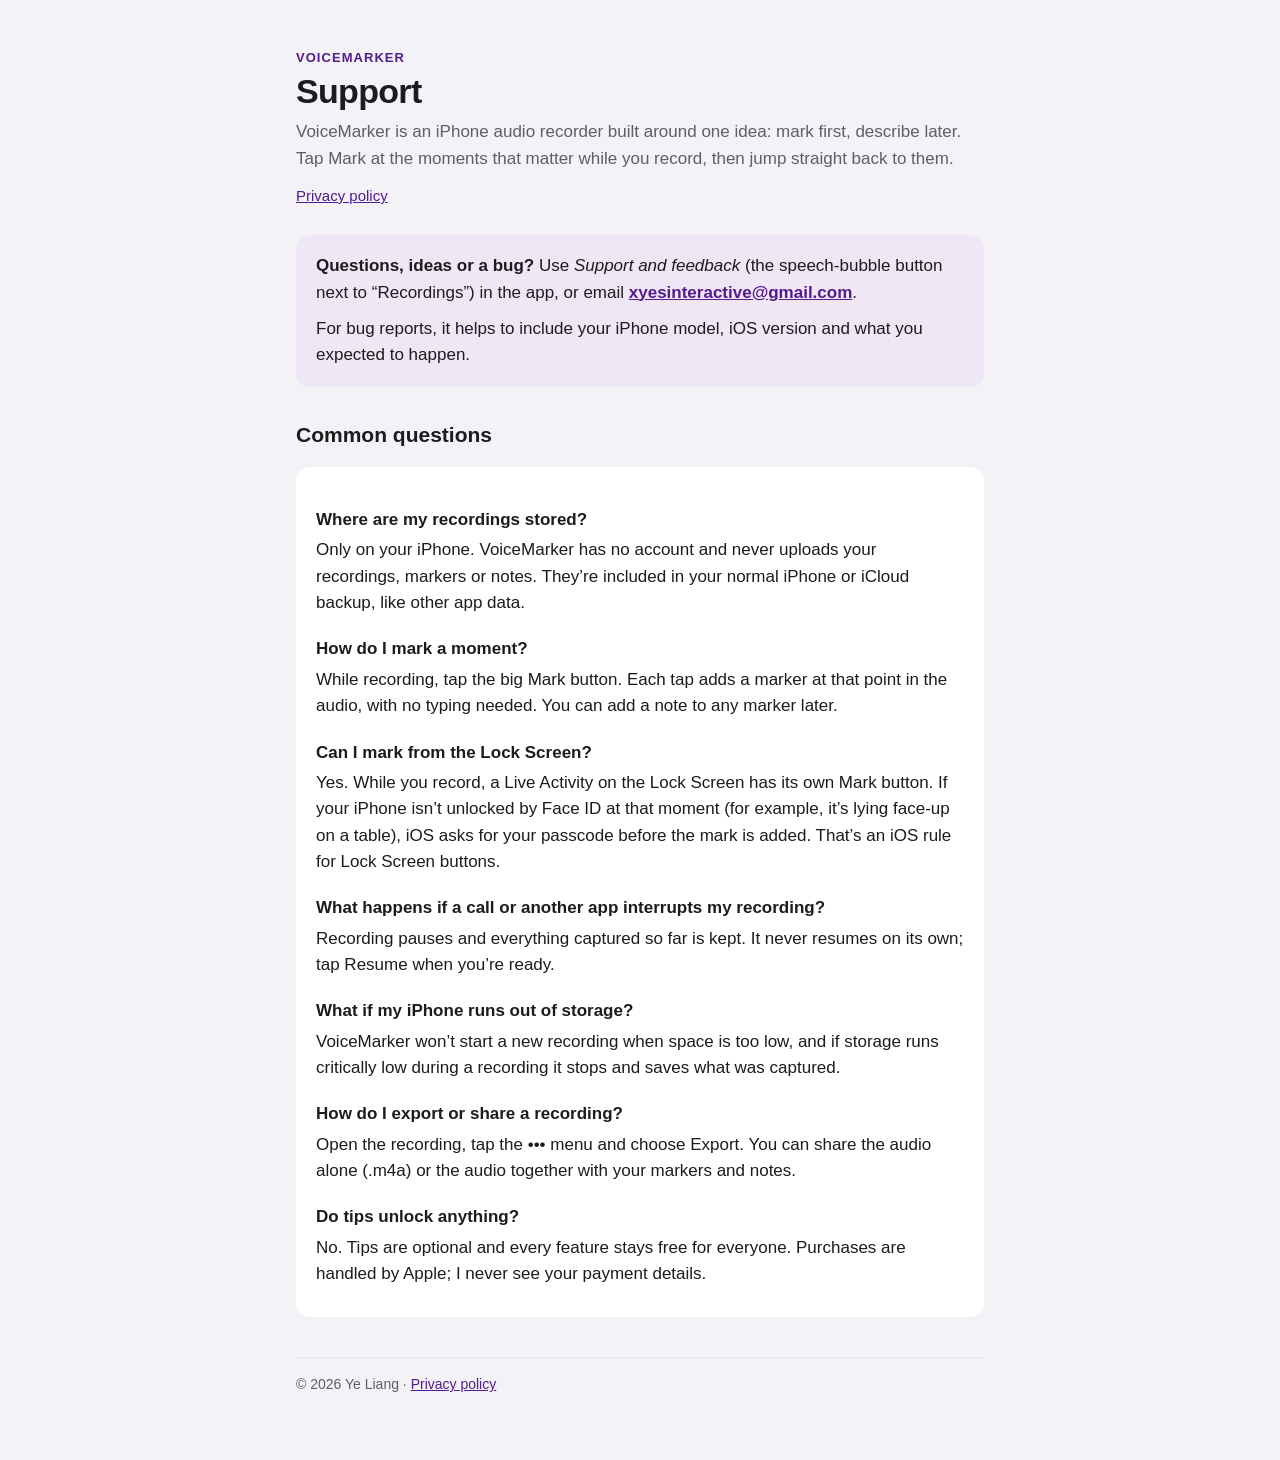
==== index.html @ d1b8343c "feat: VoiceMarker support page and privacy policy" ====
<!doctype html>
<html lang="en">
<head>
<meta charset="utf-8">
<meta name="viewport" content="width=device-width, initial-scale=1">
<title>VoiceMarker Support</title>
<meta name="description" content="Help and contact for VoiceMarker, the iPhone recorder built around mark first, describe later.">
<link rel="stylesheet" href="style.css">
</head>
<body>
<main>
  <header>
    <p class="eyebrow">VoiceMarker</p>
    <h1>Support</h1>
    <p class="lede">VoiceMarker is an iPhone audio recorder built around one idea: mark first, describe later. Tap Mark at the moments that matter while you record, then jump straight back to them.</p>
    <nav><a href="privacy.html">Privacy policy</a></nav>
  </header>

  <div class="contact">
    <p><strong>Questions, ideas or a bug?</strong> Use <em>Support and feedback</em> (the speech-bubble button next to “Recordings”) in the app, or email <a href="mailto:xyesinteractive@gmail.com">xyesinteractive@gmail.com</a>.</p>
    <p style="margin:0">For bug reports, it helps to include your iPhone model, iOS version and what you expected to happen.</p>
  </div>

  <h2>Common questions</h2>

  <div class="card">
    <h3>Where are my recordings stored?</h3>
    <p>Only on your iPhone. VoiceMarker has no account and never uploads your recordings, markers or notes. They’re included in your normal iPhone or iCloud backup, like other app data.</p>

    <h3>How do I mark a moment?</h3>
    <p>While recording, tap the big Mark button. Each tap adds a marker at that point in the audio, with no typing needed. You can add a note to any marker later.</p>

    <h3>Can I mark from the Lock Screen?</h3>
    <p>Yes. While you record, a Live Activity on the Lock Screen has its own Mark button. If your iPhone isn’t unlocked by Face ID at that moment (for example, it’s lying face-up on a table), iOS asks for your passcode before the mark is added. That’s an iOS rule for Lock Screen buttons.</p>

    <h3>What happens if a call or another app interrupts my recording?</h3>
    <p>Recording pauses and everything captured so far is kept. It never resumes on its own; tap Resume when you’re ready.</p>

    <h3>What if my iPhone runs out of storage?</h3>
    <p>VoiceMarker won’t start a new recording when space is too low, and if storage runs critically low during a recording it stops and saves what was captured.</p>

    <h3>How do I export or share a recording?</h3>
    <p>Open the recording, tap the ••• menu and choose Export. You can share the audio alone (.m4a) or the audio together with your markers and notes.</p>

    <h3>Do tips unlock anything?</h3>
    <p>No. Tips are optional and every feature stays free for everyone. Purchases are handled by Apple; I never see your payment details.</p>
  </div>

  <footer>© 2026 Ye Liang · <a href="privacy.html">Privacy policy</a></footer>
</main>
</body>
</html>
---- style.css ----
:root {
  --bg: #F2F2F7;
  --card: #FFFFFF;
  --text: #1C1C1E;
  --muted: #5E5E63;
  --accent: #551A8B;
  --accent-soft: #EFE7F6;
  --rule: #E5E5EA;
}
@media (prefers-color-scheme: dark) {
  :root {
    --bg: #000000;
    --card: #1C1C1E;
    --text: #FFFFFF;
    --muted: #A1A1A8;
    --accent: #B48CE6;
    --accent-soft: #2B1D3A;
    --rule: #38383A;
  }
}
* { box-sizing: border-box; }
body {
  margin: 0;
  background: var(--bg);
  color: var(--text);
  font: 17px/1.55 -apple-system, BlinkMacSystemFont, "SF Pro Text", "Helvetica Neue", sans-serif;
}
main { max-width: 720px; margin: 0 auto; padding: 48px 16px 64px; }
header { margin-bottom: 28px; }
.eyebrow { font-size: 13px; font-weight: 700; letter-spacing: 0.08em; text-transform: uppercase; color: var(--accent); margin: 0; }
h1 { font-size: 34px; line-height: 1.15; margin: 4px 0 8px; letter-spacing: -0.02em; }
h2 { font-size: 21px; margin: 32px 0 8px; }
h3 { font-size: 17px; margin: 20px 0 4px; }
p, li { margin: 0 0 10px; }
ul { padding-left: 22px; margin: 0 0 10px; }
a { color: var(--accent); }
.lede { color: var(--muted); margin: 0; }
.card { background: var(--card); border-radius: 14px; padding: 20px; margin: 16px 0; }
.contact { background: var(--accent-soft); border-radius: 14px; padding: 18px 20px; margin: 20px 0; }
.contact a { font-weight: 600; }
nav { display: flex; flex-wrap: wrap; gap: 16px; margin-top: 12px; font-size: 15px; }
footer { margin-top: 40px; padding-top: 16px; border-top: 1px solid var(--rule); color: var(--muted); font-size: 14px; }
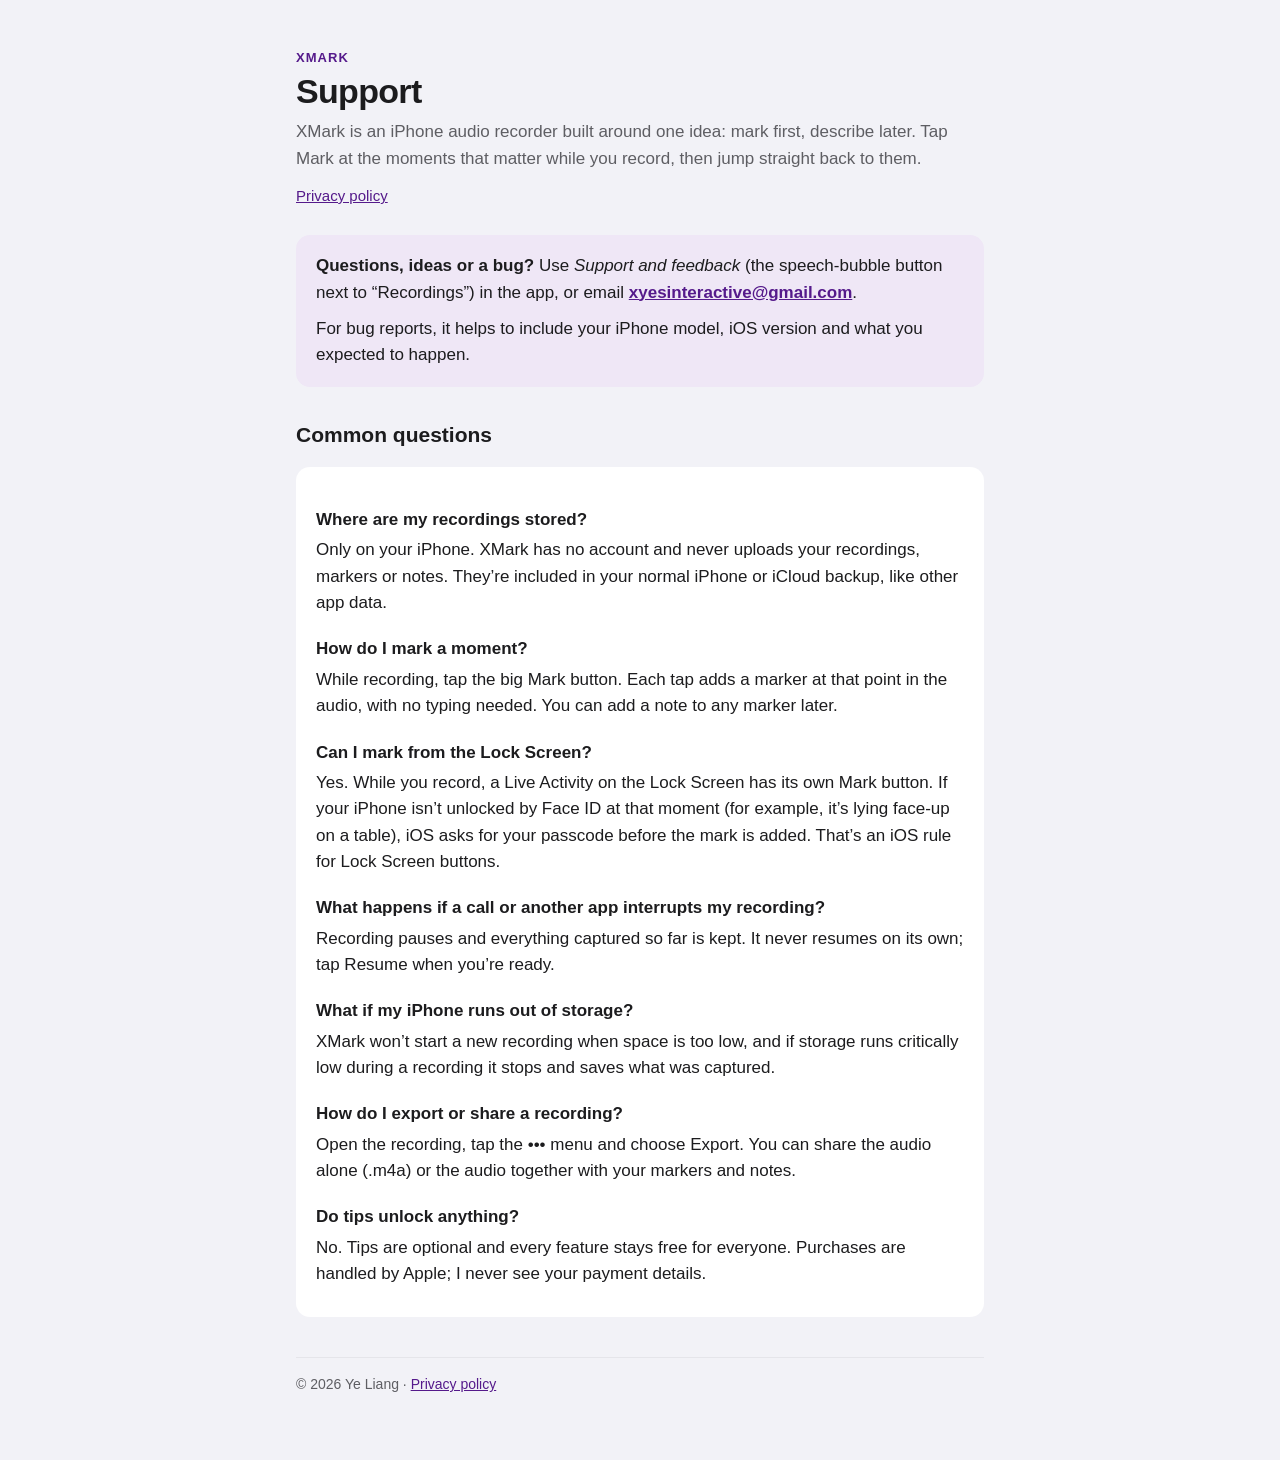
==== commit 3e85c2bf: "chore: rename to XMark" ====
--- a/index.html
+++ b/index.html
@@ -3,16 +3,16 @@
 <head>
 <meta charset="utf-8">
 <meta name="viewport" content="width=device-width, initial-scale=1">
-<title>VoiceMarker Support</title>
-<meta name="description" content="Help and contact for VoiceMarker, the iPhone recorder built around mark first, describe later.">
+<title>XMark Support</title>
+<meta name="description" content="Help and contact for XMark, the iPhone recorder built around mark first, describe later.">
 <link rel="stylesheet" href="style.css">
 </head>
 <body>
 <main>
   <header>
-    <p class="eyebrow">VoiceMarker</p>
+    <p class="eyebrow">XMark</p>
     <h1>Support</h1>
-    <p class="lede">VoiceMarker is an iPhone audio recorder built around one idea: mark first, describe later. Tap Mark at the moments that matter while you record, then jump straight back to them.</p>
+    <p class="lede">XMark is an iPhone audio recorder built around one idea: mark first, describe later. Tap Mark at the moments that matter while you record, then jump straight back to them.</p>
     <nav><a href="privacy.html">Privacy policy</a></nav>
   </header>
 
@@ -25,7 +25,7 @@
 
   <div class="card">
     <h3>Where are my recordings stored?</h3>
-    <p>Only on your iPhone. VoiceMarker has no account and never uploads your recordings, markers or notes. They’re included in your normal iPhone or iCloud backup, like other app data.</p>
+    <p>Only on your iPhone. XMark has no account and never uploads your recordings, markers or notes. They’re included in your normal iPhone or iCloud backup, like other app data.</p>
 
     <h3>How do I mark a moment?</h3>
     <p>While recording, tap the big Mark button. Each tap adds a marker at that point in the audio, with no typing needed. You can add a note to any marker later.</p>
@@ -37,7 +37,7 @@
     <p>Recording pauses and everything captured so far is kept. It never resumes on its own; tap Resume when you’re ready.</p>
 
     <h3>What if my iPhone runs out of storage?</h3>
-    <p>VoiceMarker won’t start a new recording when space is too low, and if storage runs critically low during a recording it stops and saves what was captured.</p>
+    <p>XMark won’t start a new recording when space is too low, and if storage runs critically low during a recording it stops and saves what was captured.</p>
 
     <h3>How do I export or share a recording?</h3>
     <p>Open the recording, tap the ••• menu and choose Export. You can share the audio alone (.m4a) or the audio together with your markers and notes.</p>
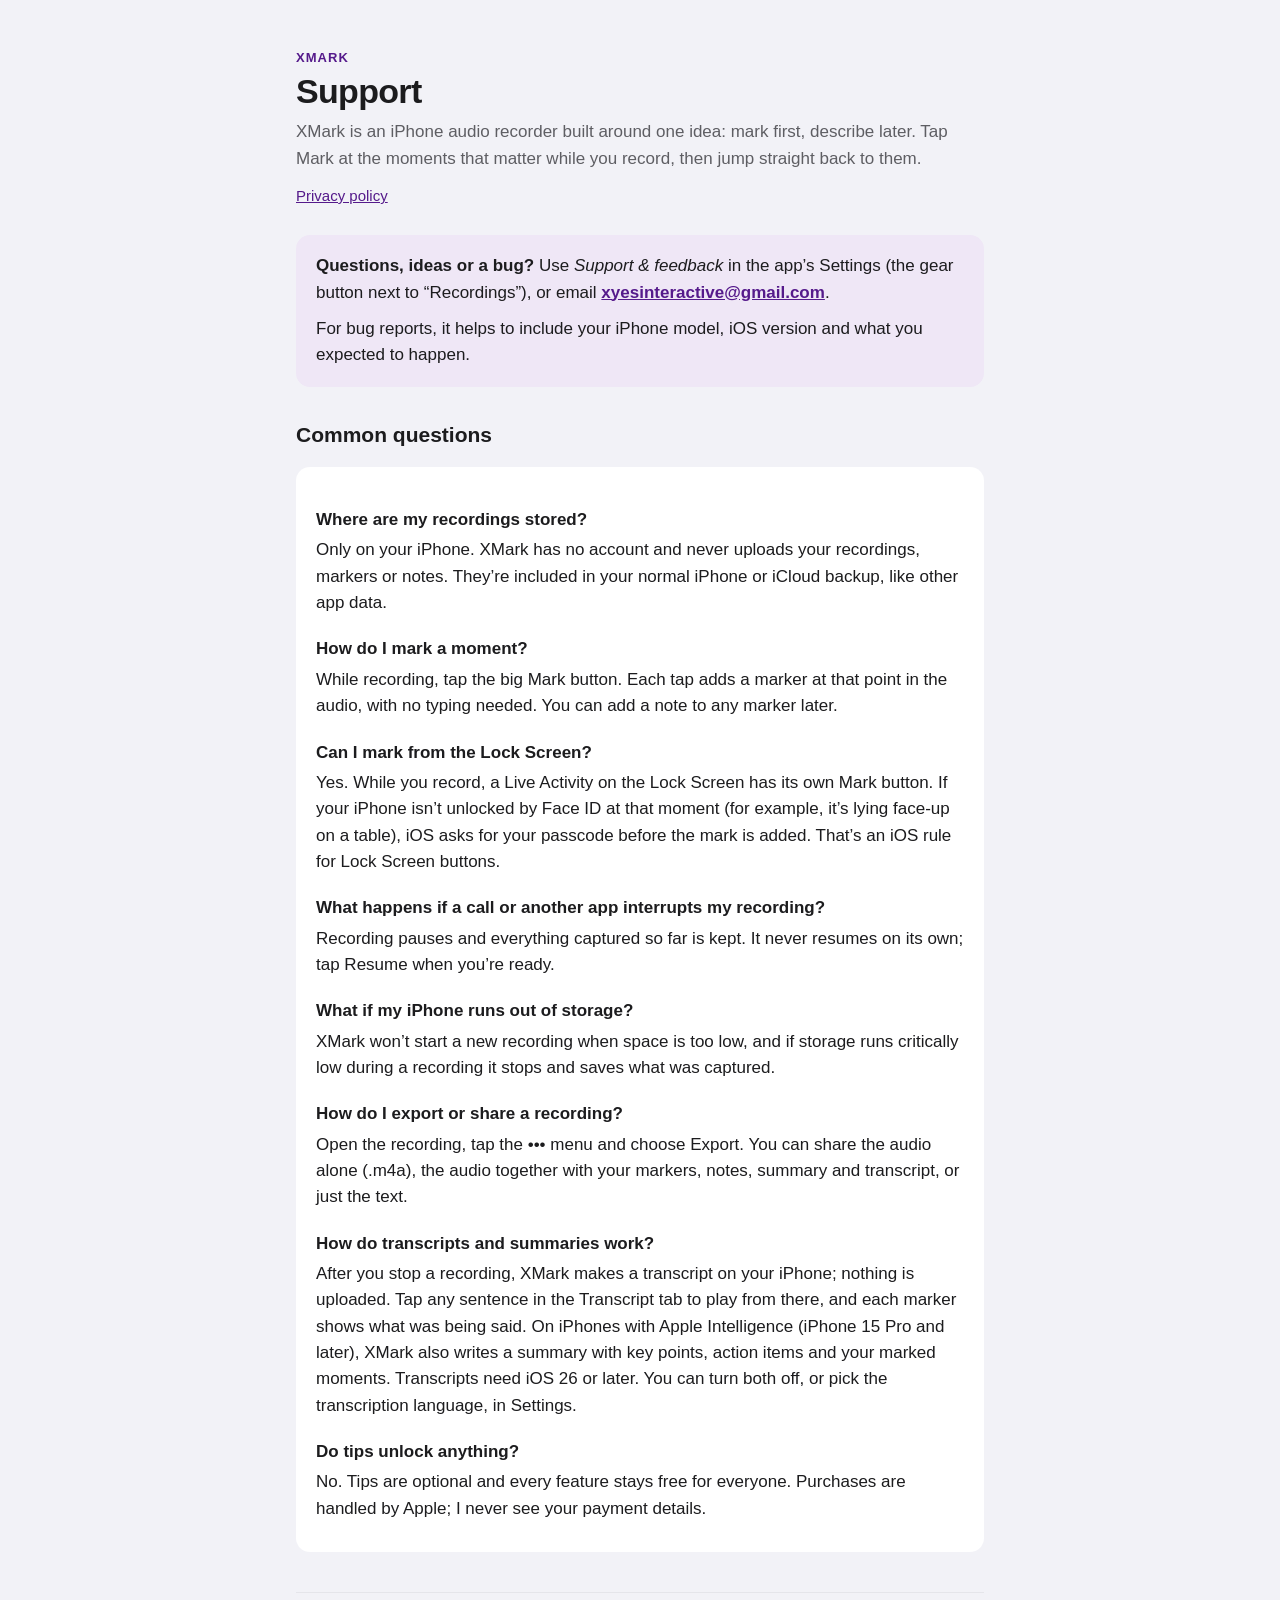
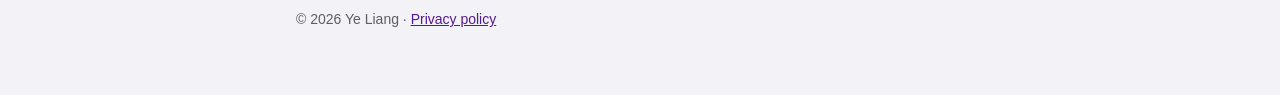
==== commit b4ad9903: "feat: transcripts, summaries and Settings in support FAQ and privacy policy" ====
--- a/index.html
+++ b/index.html
@@ -17,7 +17,7 @@
   </header>
 
   <div class="contact">
-    <p><strong>Questions, ideas or a bug?</strong> Use <em>Support and feedback</em> (the speech-bubble button next to “Recordings”) in the app, or email <a href="mailto:xyesinteractive@gmail.com">xyesinteractive@gmail.com</a>.</p>
+    <p><strong>Questions, ideas or a bug?</strong> Use <em>Support &amp; feedback</em> in the app’s Settings (the gear button next to “Recordings”), or email <a href="mailto:xyesinteractive@gmail.com">xyesinteractive@gmail.com</a>.</p>
     <p style="margin:0">For bug reports, it helps to include your iPhone model, iOS version and what you expected to happen.</p>
   </div>
 
@@ -40,7 +40,10 @@
     <p>XMark won’t start a new recording when space is too low, and if storage runs critically low during a recording it stops and saves what was captured.</p>
 
     <h3>How do I export or share a recording?</h3>
-    <p>Open the recording, tap the ••• menu and choose Export. You can share the audio alone (.m4a) or the audio together with your markers and notes.</p>
+    <p>Open the recording, tap the ••• menu and choose Export. You can share the audio alone (.m4a), the audio together with your markers, notes, summary and transcript, or just the text.</p>
+
+    <h3>How do transcripts and summaries work?</h3>
+    <p>After you stop a recording, XMark makes a transcript on your iPhone; nothing is uploaded. Tap any sentence in the Transcript tab to play from there, and each marker shows what was being said. On iPhones with Apple Intelligence (iPhone 15 Pro and later), XMark also writes a summary with key points, action items and your marked moments. Transcripts need iOS 26 or later. You can turn both off, or pick the transcription language, in Settings.</p>
 
     <h3>Do tips unlock anything?</h3>
     <p>No. Tips are optional and every feature stays free for everyone. Purchases are handled by Apple; I never see your payment details.</p>
